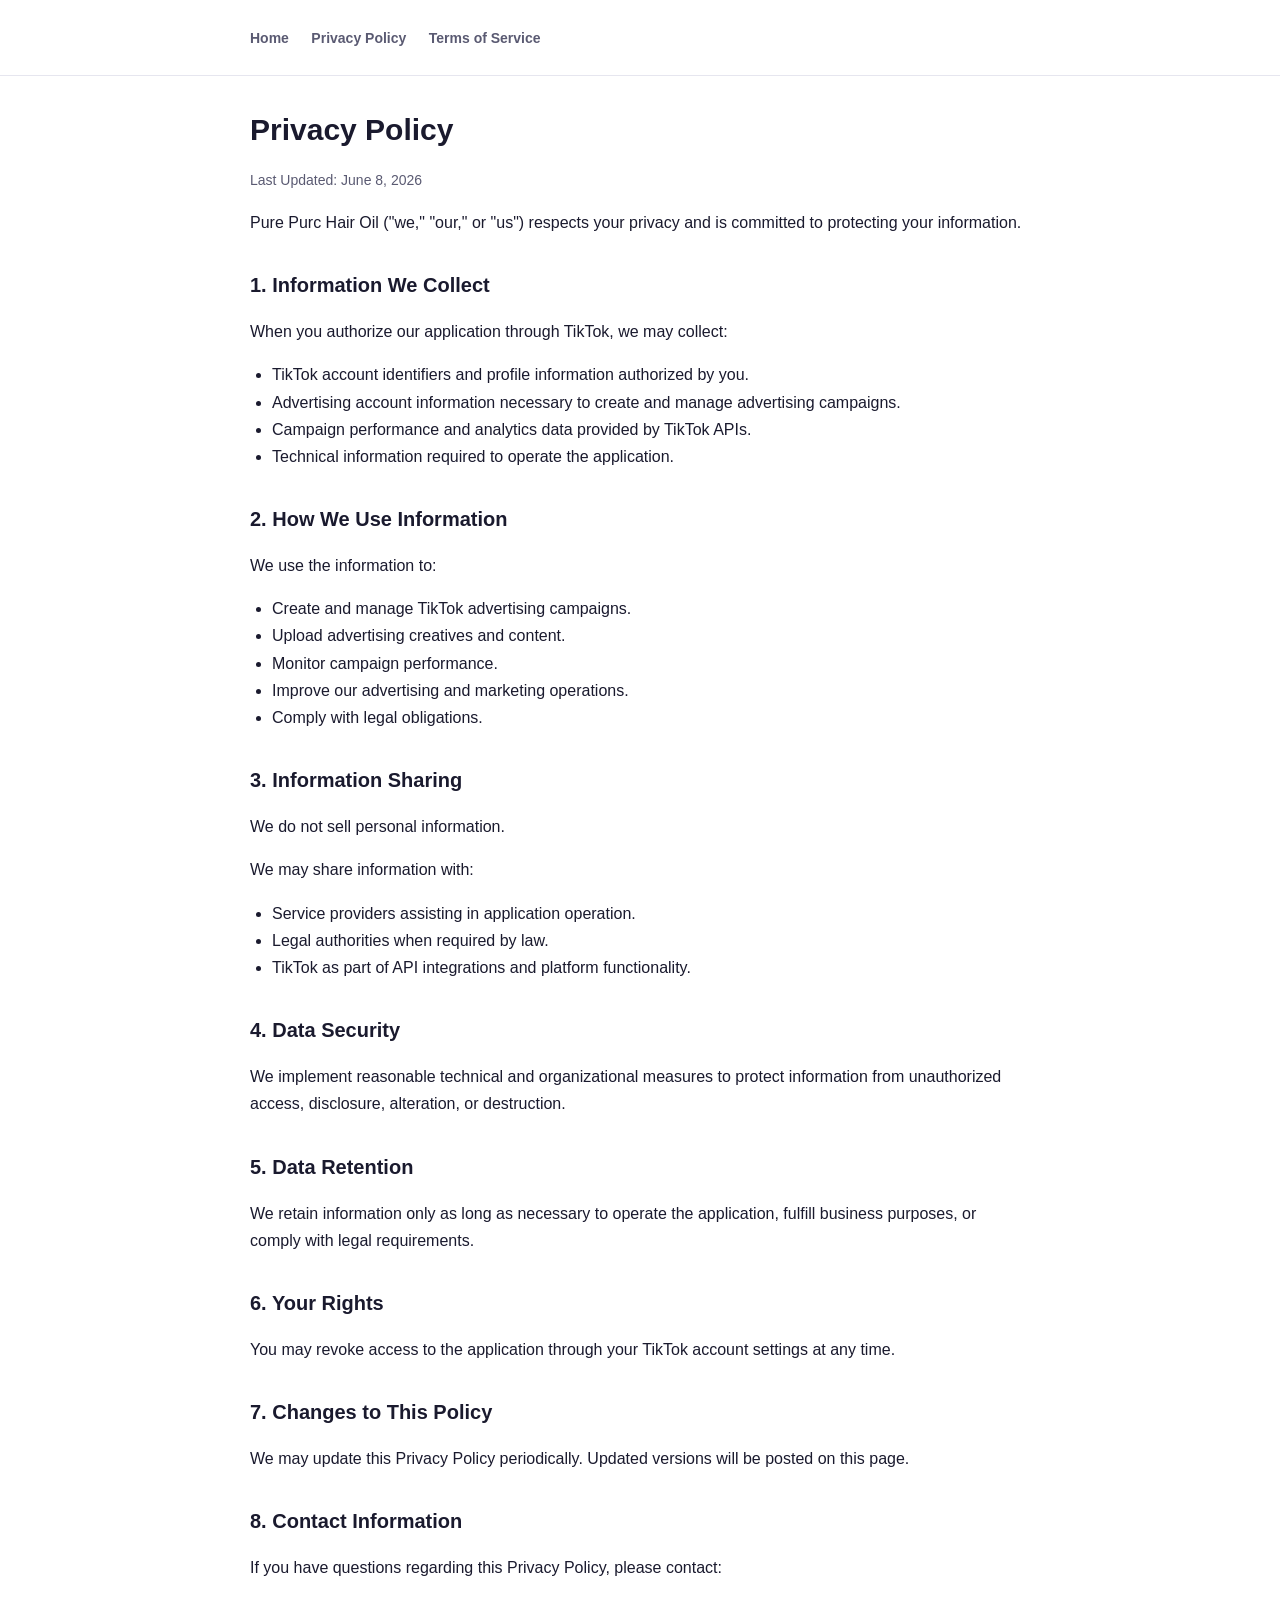
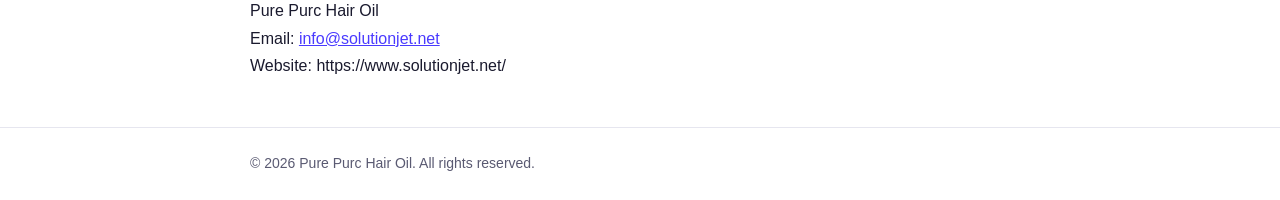
==== docs/privacy-policy.html @ 5628879f "added legal pages" ====
<!DOCTYPE html>
<html lang="en">
<head>
  <meta charset="utf-8" />
  <meta name="viewport" content="width=device-width, initial-scale=1" />
  <title>Privacy Policy — Pure Purc Hair Oil</title>
  <link rel="stylesheet" href="style.css" />
</head>
<body>
  <header>
    <div class="wrap">
      <nav>
        <a href="index.html">Home</a>
        <a href="privacy-policy.html">Privacy Policy</a>
        <a href="terms-of-service.html">Terms of Service</a>
      </nav>
    </div>
  </header>

  <main class="wrap">
    <h1>Privacy Policy</h1>
    <p class="updated">Last Updated: June 8, 2026</p>

    <p>Pure Purc Hair Oil ("we," "our," or "us") respects your privacy and is
      committed to protecting your information.</p>

    <h2>1. Information We Collect</h2>
    <p>When you authorize our application through TikTok, we may collect:</p>
    <ul>
      <li>TikTok account identifiers and profile information authorized by you.</li>
      <li>Advertising account information necessary to create and manage advertising campaigns.</li>
      <li>Campaign performance and analytics data provided by TikTok APIs.</li>
      <li>Technical information required to operate the application.</li>
    </ul>

    <h2>2. How We Use Information</h2>
    <p>We use the information to:</p>
    <ul>
      <li>Create and manage TikTok advertising campaigns.</li>
      <li>Upload advertising creatives and content.</li>
      <li>Monitor campaign performance.</li>
      <li>Improve our advertising and marketing operations.</li>
      <li>Comply with legal obligations.</li>
    </ul>

    <h2>3. Information Sharing</h2>
    <p>We do not sell personal information.</p>
    <p>We may share information with:</p>
    <ul>
      <li>Service providers assisting in application operation.</li>
      <li>Legal authorities when required by law.</li>
      <li>TikTok as part of API integrations and platform functionality.</li>
    </ul>

    <h2>4. Data Security</h2>
    <p>We implement reasonable technical and organizational measures to protect
      information from unauthorized access, disclosure, alteration, or destruction.</p>

    <h2>5. Data Retention</h2>
    <p>We retain information only as long as necessary to operate the
      application, fulfill business purposes, or comply with legal requirements.</p>

    <h2>6. Your Rights</h2>
    <p>You may revoke access to the application through your TikTok account
      settings at any time.</p>

    <h2>7. Changes to This Policy</h2>
    <p>We may update this Privacy Policy periodically. Updated versions will be
      posted on this page.</p>

    <h2>8. Contact Information</h2>
    <p>If you have questions regarding this Privacy Policy, please contact:</p>
    <p>
      Pure Purc Hair Oil<br />
      Email: <a href="mailto:info@solutionjet.net">info@solutionjet.net</a><br />
      Website: https://www.solutionjet.net/
    </p>
  </main>

  <footer>
    <div class="wrap">© <span id="y"></span> Pure Purc Hair Oil. All rights reserved.</div>
  </footer>
  <script>document.getElementById('y').textContent = new Date().getFullYear();</script>
</body>
</html>
---- docs/style.css ----
:root {
  --bg: #ffffff;
  --text: #1a1a2e;
  --muted: #5a5a72;
  --accent: #4a3aff;
  --line: #e6e6ef;
  --card: #f7f7fb;
}
* { box-sizing: border-box; }
body {
  margin: 0;
  background: var(--bg);
  color: var(--text);
  font: 16px/1.7 -apple-system, "Segoe UI", Roboto, Helvetica, Arial, sans-serif;
}
header {
  border-bottom: 1px solid var(--line);
  padding: 24px 0;
}
.wrap { max-width: 820px; margin: 0 auto; padding: 0 20px; }
nav a {
  color: var(--muted);
  text-decoration: none;
  margin-right: 18px;
  font-weight: 600;
  font-size: 14px;
}
nav a:hover, a { color: var(--accent); }
h1 { font-size: 30px; margin: 28px 0 6px; }
h2 { font-size: 20px; margin: 32px 0 8px; }
.updated { color: var(--muted); font-size: 14px; margin-bottom: 8px; }
.notice {
  background: var(--card);
  border: 1px solid var(--line);
  border-left: 4px solid var(--accent);
  border-radius: 8px;
  padding: 12px 16px;
  font-size: 14px;
  color: var(--muted);
  margin: 20px 0;
}
ul { padding-left: 22px; }
footer {
  border-top: 1px solid var(--line);
  margin-top: 48px;
  padding: 24px 0;
  color: var(--muted);
  font-size: 14px;
}
code { background: var(--card); padding: 1px 6px; border-radius: 5px; }
.cards { display: grid; grid-template-columns: 1fr 1fr; gap: 16px; margin-top: 24px; }
.card { background: var(--card); border: 1px solid var(--line); border-radius: 12px; padding: 20px; }
@media (max-width: 600px) { .cards { grid-template-columns: 1fr; } }
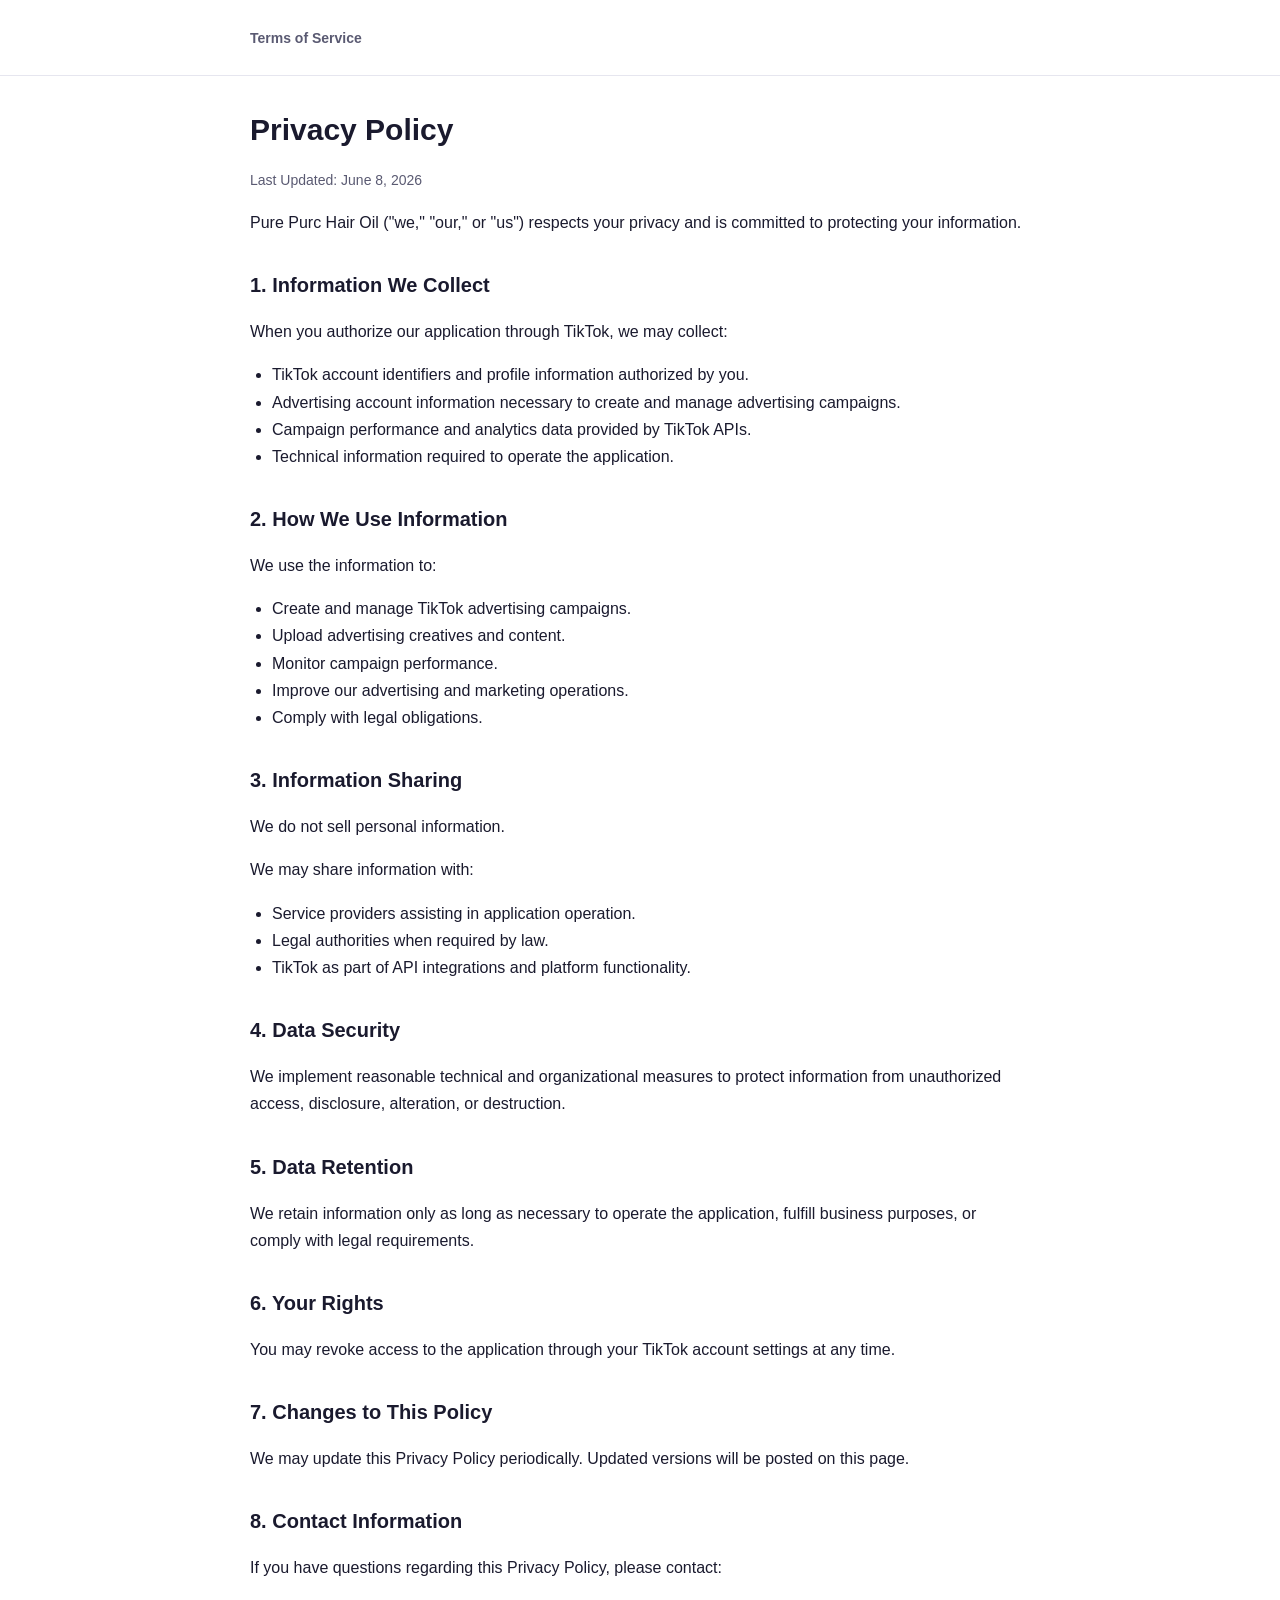
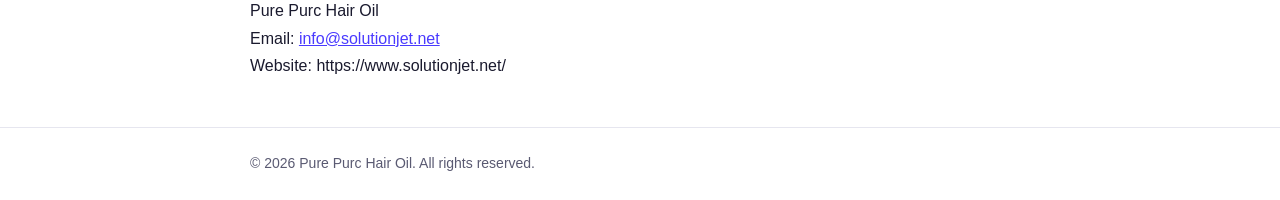
==== commit 02e41f16: "Update privacy-policy.html updated path and links" ====
--- a/docs/privacy-policy.html
+++ b/docs/privacy-policy.html
@@ -10,9 +10,7 @@
   <header>
     <div class="wrap">
       <nav>
-        <a href="index.html">Home</a>
-        <a href="privacy-policy.html">Privacy Policy</a>
-        <a href="terms-of-service.html">Terms of Service</a>
+        <a href="https://www.solutionjet.net/products/hookpilot/tos">Terms of Service</a>
       </nav>
     </div>
   </header>
